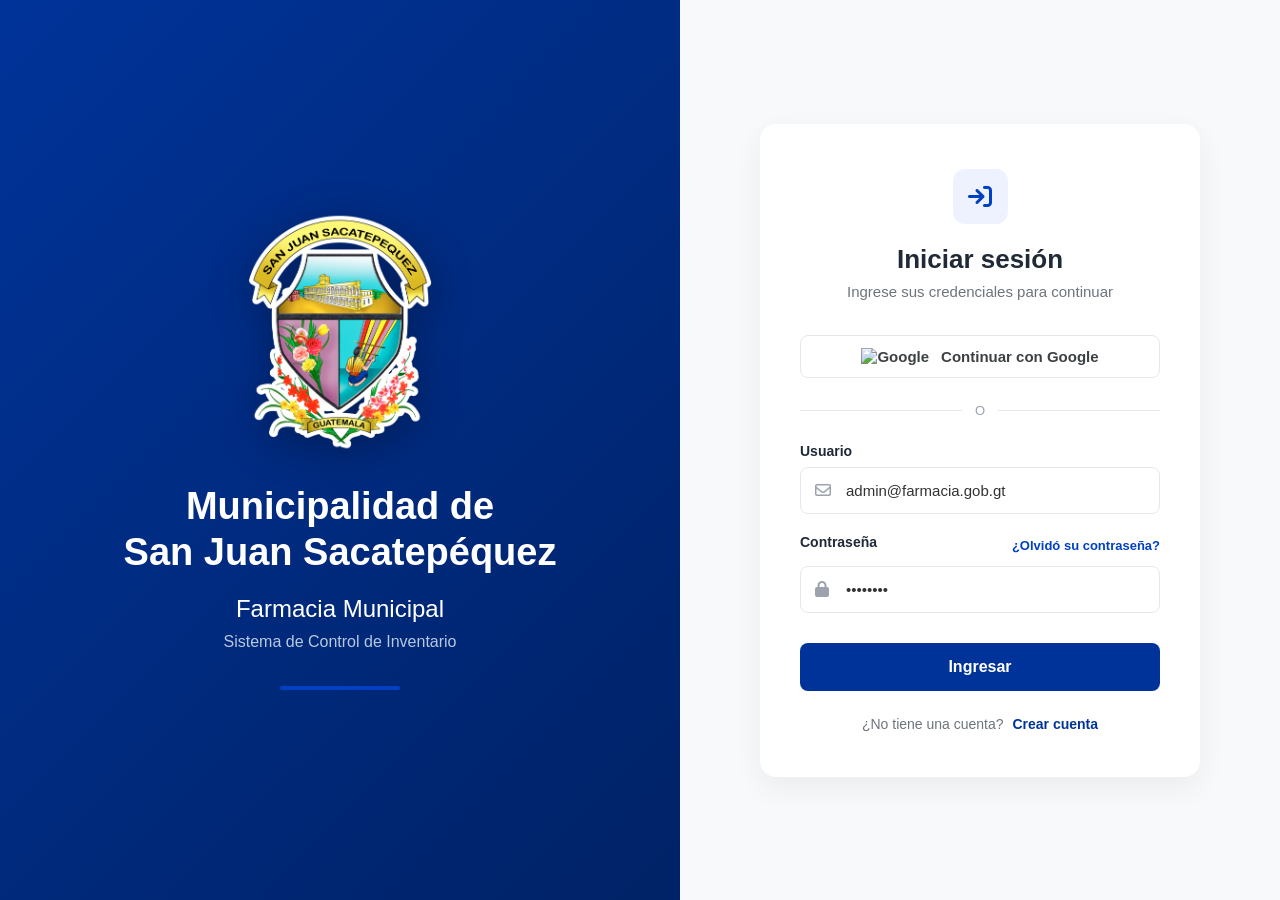
==== login.html @ 2c3dd9f7 "Prototipo navegable - Farmacia Municipal" ====
<!DOCTYPE html>
<html lang="es">
<head>
    <meta charset="UTF-8">
    <meta name="viewport" content="width=device-width, initial-scale=1.0">
    <title>Iniciar Sesión - Farmacia Municipal</title>
    <link rel="stylesheet" href="css/styles.css">
    <link rel="stylesheet" href="https://cdnjs.cloudflare.com/ajax/libs/font-awesome/6.4.0/css/all.min.css">
</head>
<body class="login-body">

    <!-- Lado Izquierdo (Azul) -->
    <div class="login-left">
        <img src="img/escudo.png" alt="Escudo Municipal">
        <h1>Municipalidad de<br>San Juan Sacatepéquez</h1>
        <h2>Farmacia Municipal</h2>
        <p>Sistema de Control de Inventario</p>
    </div>

    <!-- Lado Derecho (Formulario) -->
    <div class="login-right">
        <div class="login-card">
            
            <div style="text-align: center; margin-bottom: 20px;">
                <div style="display: inline-flex; align-items: center; justify-content: center; width: 55px; height: 55px; background: #eef2ff; border-radius: 12px;">
                    <i class="fa-solid fa-arrow-right-to-bracket" style="font-size: 24px; color: var(--accent-blue);"></i>
                </div>
            </div>
            
            <h2>Iniciar sesión</h2>
            <p>Ingrese sus credenciales para continuar</p>

            <button type="button" class="btn-google" onclick="irAlDashboard()">
                <img src="https://img.icons8.com/color/18/000000/google-logo.png" alt="Google"> Continuar con Google
            </button>
            
            <div class="divider">O</div>

            <form id="loginForm">
                <div class="form-group">
                    <label>Usuario</label>
                    <div class="input-with-icon">
                        <i class="fa-regular fa-envelope"></i>
                        <input type="email" id="email" placeholder="admin@farmacia.gob.gt" value="admin@farmacia.gob.gt">
                    </div>
                </div>
                
                <div class="form-group">
                    <div class="label-row">
                        <label>Contraseña</label>
                        <a href="#">¿Olvidó su contraseña?</a>
                    </div>
                    <div class="input-with-icon">
                        <i class="fa-solid fa-lock"></i>
                        <input type="password" id="password" placeholder="admin123" value="admin123">
                    </div>
                </div>
                
                <button type="submit" class="btn-primary">Ingresar</button>
            </form>

            <div class="create-account">
                ¿No tiene una cuenta? <a href="registro.html">Crear cuenta</a>
            </div>

        </div>
    </div>

    <script>
        document.getElementById('loginForm').addEventListener('submit', (e) => {
            e.preventDefault();
            irAlDashboard();
        });
        function irAlDashboard() {
            localStorage.setItem('usuarioLogueado', 'emily.lopez@miumg.edu.gt');
            window.location.href = 'dashboard.html';
        }
    </script>
</body>
</html>
---- css/styles.css ----
/* =========================================
   FUENTES Y VARIABLES GLOBALES
   ========================================= */
@import url('https://fonts.googleapis.com/css2?family=Segoe+UI:wght@400;600;700&display=swap');

:root {
    --primary-blue: #003399;
    --primary-blue-dark: #002266;
    --accent-blue: #0040C2;
    --accent-blue-light: #173E82;
    --success: #1C8F4A;
    --error: #DC2626;
    --warning: #F59E0B;
    
    --sidebar-bg: #002266;
    --sidebar-fg: #D6E0F0;
    --sidebar-border: #1F4B99;
    
    --bg-color: #f8f9fa;
    --text-color: #333333;
    --text-light: #6c757d;
    --white: #ffffff;
    --border-color: #e5e7eb;
}

* { 
    margin: 0; 
    padding: 0; 
    box-sizing: border-box; 
    font-family: 'Segoe UI', -apple-system, BlinkMacSystemFont, Roboto, Helvetica, Arial, sans-serif; 
}

body { 
    background-color: var(--bg-color); 
    color: var(--text-color); 
}

/* =========================================
   ESTILOS DEL LOGIN
   ========================================= */
.login-body { display: flex; height: 100vh; overflow: hidden; }

.login-left {
    flex: 1;
    display: flex;
    flex-direction: column;
    justify-content: center;
    align-items: center;
    color: white;
    text-align: center;
    padding: 40px;
    background: linear-gradient(135deg, #003399 0%, #002266 100%);
}

.login-left img { width: 220px; height: auto; max-width: 80%; margin-bottom: 30px; filter: drop-shadow(0 8px 20px rgba(0,0,0,0.3)); object-fit: contain; }
.login-left h1 { font-size: 38px; font-weight: 700; margin-bottom: 20px; line-height: 1.2; }
.login-left h2 { font-size: 24px; font-weight: 400; margin-bottom: 10px; color: #ffffff; }
.login-left p { font-size: 16px; color: #B8C8E0; margin-bottom: 35px; }

.login-left::after {
    content: "";
    width: 120px;
    height: 4px;
    background-color: #0040C2;
    border-radius: 2px;
}

.login-right { flex: 1; display: flex; justify-content: center; align-items: center; background-color: #f8f9fa; }

.login-card {
    background: var(--white);
    padding: 45px 40px;
    border-radius: 16px;
    width: 100%;
    max-width: 440px;
    box-shadow: 0 10px 30px rgba(0,0,0,0.06);
}

.login-card h2 { text-align: center; color: #1f2937; margin-bottom: 8px; font-size: 26px; font-weight: 700; }
.login-card p { text-align: center; color: var(--text-light); font-size: 15px; margin-bottom: 35px; }

.btn-google {
    width: 100%; padding: 12px; background: white; color: #3c4043; 
    border: 1px solid var(--border-color); border-radius: 8px; font-size: 15px; 
    font-weight: 600; cursor: pointer; display: flex; justify-content: center;
    align-items: center; gap: 12px; margin-bottom: 25px; transition: background 0.2s;
}
.btn-google:hover { background: #f8f9fa; }

.divider { text-align: center; margin-bottom: 25px; color: #9ca3af; font-size: 13px; position: relative; }
.divider::before, .divider::after { content: ""; position: absolute; top: 50%; width: 45%; height: 1px; background: var(--border-color); }
.divider::before { left: 0; }
.divider::after { right: 0; }

.form-group { margin-bottom: 20px; }
.form-group label { display: block; margin-bottom: 8px; font-size: 14px; color: #1f2937; font-weight: 600; }

.input-with-icon { position: relative; display: flex; align-items: center; }
.input-with-icon i { position: absolute; left: 15px; color: #9ca3af; font-size: 16px; }

.form-group input {
    width: 100%; padding: 14px 15px 14px 45px; border: 1px solid var(--border-color); 
    border-radius: 8px; outline: none; font-size: 15px; color: #333; 
    background-color: #ffffff; transition: all 0.2s;
}

.form-group input:focus { border-color: var(--accent-blue); box-shadow: 0 0 0 3px rgba(0, 64, 194, 0.15); }

.label-row { display: flex; justify-content: space-between; align-items: center; margin-bottom: 8px; }
.label-row a { font-size: 13px; color: var(--accent-blue); text-decoration: none; font-weight: 600; }
.label-row a:hover { text-decoration: underline; }

.btn-primary {
    width: 100%; padding: 15px; background: var(--primary-blue); color: white;
    border: none; border-radius: 8px; font-size: 16px; font-weight: 700; 
    cursor: pointer; transition: background 0.3s; margin-top: 10px;
}
.btn-primary:hover { background: var(--primary-blue-dark); }

.create-account { text-align: center; margin-top: 25px; font-size: 14px; color: #6c757d; }
.create-account a { color: var(--primary-blue); font-weight: 700; text-decoration: none; margin-left: 5px; transition: color 0.2s; }
.create-account a:hover { color: var(--accent-blue); text-decoration: underline; }

/* =========================================
   ESTILOS DEL DASHBOARD
   ========================================= */
.app-container { 
    display: flex; 
    height: 100vh; 
    background-color: #f8f9fa;
    overflow: hidden;
}

/* --- BARRA LATERAL (SIDEBAR) --- */
.sidebar { 
    width: 260px; 
    background-color: var(--sidebar-bg);
    color: white; 
    display: flex; 
    flex-direction: column; 
    flex-shrink: 0;
}

.sidebar-header { 
    padding: 20px; 
    display: flex; 
    align-items: center; 
    gap: 15px; 
    background-color: var(--sidebar-bg);
    border-bottom: 1px solid var(--sidebar-border);
    min-height: 75px;
}

.sidebar-header img { 
    width: 45px; 
    height: 45px;
    object-fit: contain;
    flex-shrink: 0;
}

.sidebar-header h3 { 
    font-size: 14px; 
    font-weight: 700; 
    margin-bottom: 2px;
    line-height: 1.2;
    color: #ffffff;
    white-space: nowrap;
}

.sidebar-header p { 
    font-size: 11px; 
    color: var(--sidebar-fg); 
    line-height: 1.2;
    white-space: nowrap;
}

.menu { 
    flex-grow: 1; 
    padding: 15px 12px; 
    display: flex; 
    flex-direction: column; 
    gap: 4px; 
    overflow-y: auto;
    background-color: var(--sidebar-bg);
}

.menu-item {
    color: var(--sidebar-fg); 
    text-decoration: none; 
    padding: 12px 15px; 
    border-radius: 8px;
    display: flex; 
    align-items: center; 
    gap: 15px; 
    font-size: 14px; 
    font-weight: 500; 
    transition: all 0.2s;
}

/* Íconos FontAwesome (gruesos y sólidos) */
.menu-item i { 
    width: 20px; 
    text-align: center; 
    font-size: 16px; 
    color: var(--sidebar-fg); 
}

.menu-item:hover { 
    background-color: var(--accent-blue-light); 
    color: white; 
}
.menu-item:hover i { color: white; }

.menu-item.active { 
    background-color: var(--accent-blue); 
    color: white; 
    font-weight: 600; 
}
.menu-item.active i { color: white; }

.user-section { 
    padding: 20px 15px; 
    background-color: var(--sidebar-bg);
    border-top: 1px solid var(--sidebar-border); 
}

.user-info { display: flex; align-items: center; gap: 12px; margin-bottom: 15px; }

.avatar { 
    background: var(--accent-blue); 
    width: 40px; 
    height: 40px; 
    border-radius: 50%; 
    display: flex; 
    align-items: center; 
    justify-content: center; 
    font-weight: bold; 
    font-size: 16px;
    flex-shrink: 0;
    color: #ffffff;
}

.user-name { font-weight: 700; font-size: 13px; margin-bottom: 2px; color: #ffffff; }
.user-email { color: var(--sidebar-fg); font-size: 11px; }

.logout-btn { 
    color: var(--sidebar-fg); 
    text-decoration: none; 
    display: flex; 
    align-items: center; 
    gap: 10px; 
    font-size: 13px; 
    font-weight: 500;
    transition: color 0.2s;
}
.logout-btn:hover { color: white; }

/* --- CONTENIDO PRINCIPAL --- */
.main-content { 
    flex-grow: 1; 
    padding: 30px 40px; 
    overflow-y: auto; 
    background-color: #f8f9fa;
}

header h1 { font-size: 26px; color: var(--primary-blue); margin-bottom: 5px; font-weight: 700; }
.subtitle { color: #6c757d; font-size: 14px; margin-bottom: 25px; }

/* --- TÍTULO DEL DASHBOARD EN NEGRO --- */
.page-header-dashboard h1 {
    color: #000000 !important;
    font-size: 28px;
    font-weight: 700;
    margin-bottom: 5px;
}

/* --- TARJETAS DE RESUMEN --- */
.cards-grid { display: grid; grid-template-columns: repeat(4, 1fr); gap: 20px; margin-bottom: 30px; }

.card {
    background: #ffffff;
    padding: 22px 20px;
    border-radius: 12px;
    box-shadow: 0 2px 10px rgba(0,0,0,0.03);
    display: flex;
    justify-content: space-between;
    align-items: center;
}

.card-info p { font-size: 13px; color: #6c757d; margin-bottom: 8px; font-weight: 500; }

/* Números de las tarjetas en NEGRO */
.card-info h2 { font-size: 32px; color: #000000; font-weight: 700; }

.card-icon {
    width: 48px;
    height: 48px;
    border-radius: 12px;
    display: flex;
    align-items: center;
    justify-content: center;
    color: white;
    flex-shrink: 0;
}

/* Tamaño de los SVG dentro del ícono de las tarjetas */
.card-icon svg {
    width: 24px;
    height: 24px;
}

/* Colores de los íconos de las tarjetas */
.card-icon.blue   { background: #0ea5e9; }
.card-icon.green  { background: #10b981; }
.card-icon.orange { background: #f59e0b; }
.card-icon.red    { background: #ef4444; }

/* --- TABLA --- */
.table-container {
    background: #ffffff;
    padding: 25px;
    border-radius: 12px;
    box-shadow: 0 2px 10px rgba(0,0,0,0.03);
}

.table-header { display: flex; justify-content: space-between; align-items: center; margin-bottom: 20px; }

.table-header h3 { 
    font-size: 18px; 
    color: #000000; 
    display: flex; 
    align-items: center; 
    gap: 10px; 
    font-weight: 700; 
}

.table-header h3 i { color: var(--warning); font-size: 20px; }
.table-header a { color: var(--accent-blue); text-decoration: none; font-size: 14px; font-weight: 600; }

table { width: 100%; border-collapse: collapse; }
th { text-align: left; padding: 15px 10px; color: #6c757d; font-size: 13px; border-bottom: 1px solid #eaeaea; font-weight: 600; }
td { padding: 18px 10px; font-size: 14px; border-bottom: 1px solid #f5f5f5; color: #333; font-weight: 500; }
td:first-child { font-weight: 700; color: #000000; }

.badge { padding: 6px 12px; border-radius: 20px; font-size: 12px; font-weight: 700; display: inline-block; }
.badge.red { background: #fadbd8; color: #c0392b; }
.badge.yellow { background: #fdebd0; color: #b9770e; }

/* =========================================
   ESTILOS DE REGISTRO Y VERIFICACIÓN
   ========================================= */
.code-inputs { display: flex; gap: 10px; justify-content: center; margin: 25px 0; }
.code-inputs input {
    width: 50px; height: 55px; text-align: center; font-size: 22px; font-weight: 700;
    border: 2px solid var(--border-color); border-radius: 8px; outline: none;
    color: var(--primary-blue); transition: all 0.2s;
}
.code-inputs input:focus { border-color: var(--accent-blue); box-shadow: 0 0 0 3px rgba(0, 64, 194, 0.15); }

.btn-verify {
    width: 100%; padding: 15px; background: #7f9ed1; color: white;
    border: none; border-radius: 8px; font-size: 16px; font-weight: 700; 
    cursor: pointer; transition: background 0.3s; margin-top: 5px;
}
.btn-verify:hover { background: var(--primary-blue); }
.btn-verify:disabled { background: #cbd5e1; cursor: not-allowed; }

.resend-text { text-align: center; margin-top: 20px; font-size: 14px; color: var(--text-light); }
.resend-text a { color: var(--accent-blue); font-weight: 700; text-decoration: none; }
.resend-text a:hover { text-decoration: underline; }

.verify-subtitle { text-align: center; font-size: 14px; color: #6c757d; margin-bottom: 20px; }
.verify-subtitle strong { color: #333; }

/* =========================================
   ESTILOS DE LA PANTALLA DE REPORTES
   ========================================= */
.report-card {
    background: var(--white);
    padding: 30px;
    border-radius: 12px;
    box-shadow: 0 2px 15px rgba(0,0,0,0.03);
    max-width: 900px;
}

.report-row { display: flex; gap: 20px; margin-bottom: 25px; }
.form-control-full { width: 100%; }
.form-control-half { width: 50%; }

.report-card label { display: block; font-size: 14px; font-weight: 600; color: #1f2937; margin-bottom: 8px; }
.required::after { content: " *"; color: var(--error); }

.report-card select,
.report-card input[type="date"] {
    width: 100%; padding: 12px 15px; border: 1px solid var(--border-color);
    border-radius: 8px; font-size: 14px; background-color: #ffffff;
    color: #333; outline: none; font-family: inherit; transition: border 0.2s;
}

.report-card select:focus,
.report-card input[type="date"]:focus {
    border-color: var(--accent-blue); box-shadow: 0 0 0 3px rgba(0, 64, 194, 0.1);
}

.format-options { display: grid; grid-template-columns: repeat(3, 1fr); gap: 15px; margin-top: 5px; }
.format-option { position: relative; cursor: pointer; }
.format-option input[type="radio"] { position: absolute; opacity: 0; cursor: pointer; }

.format-option-content {
    display: flex; align-items: center; gap: 15px; padding: 18px 20px;
    border: 2px solid var(--border-color); border-radius: 10px;
    transition: all 0.2s; background-color: #ffffff;
}

.format-radio-circle {
    width: 20px; height: 20px; border: 2px solid #9ca3af; border-radius: 50%;
    display: flex; align-items: center; justify-content: center; 
    flex-shrink: 0; transition: all 0.2s;
}

.format-radio-circle::after {
    content: ""; width: 10px; height: 10px; background: var(--accent-blue);
    border-radius: 50%; opacity: 0; transition: opacity 0.2s;
}

.format-option-content i { font-size: 20px; color: #6c757d; }
.format-option-content span { font-size: 13px; font-weight: 600; color: #374151; line-height: 1.3; }

.format-option:hover .format-option-content { border-color: #85a8e0; background-color: #eef3fb; }
.format-option input[type="radio"]:checked + .format-option-content { border-color: var(--accent-blue); background-color: #eef3fb; }
.format-option input[type="radio"]:checked + .format-option-content .format-radio-circle { border-color: var(--accent-blue); }
.format-option input[type="radio"]:checked + .format-option-content .format-radio-circle::after { opacity: 1; }
.format-option input[type="radio"]:checked + .format-option-content i { color: var(--accent-blue); }

.btn-generate {
    width: 100%; padding: 16px;
    background: linear-gradient(135deg, #003399 0%, #0040C2 100%);
    color: white; border: none; border-radius: 8px; font-size: 16px; 
    font-weight: 700; cursor: pointer; display: flex; align-items: center; 
    justify-content: center; gap: 10px; transition: transform 0.2s, box-shadow 0.2s;
    margin-top: 10px;
}
.btn-generate:hover { transform: translateY(-2px); box-shadow: 0 8px 20px rgba(0, 64, 194, 0.3); }
.btn-generate:active { transform: translateY(0); }

/* =========================================
   ESTILOS DE LA PANTALLA MEDICAMENTOS
   ========================================= */
.page-header { display: flex; justify-content: space-between; align-items: flex-start; margin-bottom: 25px; }
.page-header h1 { color: #000000; }

.btn-new {
    background: var(--accent-blue);
    color: white;
    border: none;
    padding: 12px 20px;
    border-radius: 8px;
    font-size: 14px;
    font-weight: 600;
    cursor: pointer;
    display: flex;
    align-items: center;
    gap: 8px;
    transition: background 0.3s;
}
.btn-new:hover { background: var(--primary-blue); }

.search-bar { position: relative; margin-bottom: 20px; max-width: 500px; }
.search-bar i { position: absolute; left: 15px; top: 50%; transform: translateY(-50%); color: #9ca3af; font-size: 15px; }
.search-bar input {
    width: 100%; padding: 12px 15px 12px 42px; border: 1px solid var(--border-color);
    border-radius: 8px; font-size: 14px; outline: none; background: #ffffff; transition: all 0.2s;
}
.search-bar input:focus { border-color: var(--accent-blue); box-shadow: 0 0 0 3px rgba(0, 64, 194, 0.1); }

.medicamentos-table { width: 100%; border-collapse: collapse; }
.medicamentos-table th {
    text-align: left; padding: 15px 10px; color: #6c757d; font-size: 13px;
    font-weight: 600; border-bottom: 1px solid #eaeaea; white-space: nowrap;
}
.medicamentos-table td {
    padding: 15px 10px; font-size: 13px; border-bottom: 1px solid #f5f5f5;
    color: #333; vertical-align: middle;
}
.medicamentos-table tbody tr:hover { background-color: #f8faff; }
.medicamentos-table .id-cell { color: #9ca3af; font-size: 12px; }
.medicamentos-table .name-cell { display: flex; align-items: center; gap: 12px; font-weight: 600; color: #000; }
.medicamentos-table .name-cell img {
    width: 32px; height: 32px; border-radius: 6px; object-fit: cover;
    background: #f0f0f0; flex-shrink: 0;
}

.precios-cell { font-size: 12px; color: #6c757d; line-height: 1.5; }
.precios-cell strong { color: #1f2937; font-weight: 700; }

.badge-status { padding: 5px 12px; border-radius: 20px; font-size: 11px; font-weight: 700; display: inline-block; white-space: nowrap; }
.badge-status.disponible { background: #d1f2e0; color: #1C8F4A; }
.badge-status.stock-bajo { background: #fdebd0; color: #b9770e; }
.badge-status.agotado   { background: #fadbd8; color: #c0392b; }
.badge-status.vigente { background: #d1f2e0; color: #1C8F4A; }
.badge-status.por-vencer { background: #fdebd0; color: #b9770e; }
.badge-status.vencido { background: #fadbd8; color: #c0392b; }

.action-buttons { display: flex; gap: 12px; justify-content: center; }
.action-buttons button { background: none; border: none; cursor: pointer; font-size: 15px; transition: transform 0.2s; }
.action-buttons .btn-edit { color: #003399; }
.action-buttons .btn-delete { color: #e74c3c; }
.action-buttons button:hover { transform: scale(1.2); }

/* =========================================
   MODAL
   ========================================= */
.modal-overlay {
    display: none; position: fixed; top: 0; left: 0; width: 100%; height: 100%;
    background: rgba(0, 0, 0, 0.5); z-index: 1000; justify-content: center;
    align-items: center; padding: 20px; overflow-y: auto;
}
.modal-overlay.active { display: flex; }
.modal {
    background: #ffffff; border-radius: 12px; width: 100%; max-width: 550px;
    max-height: 90vh; overflow-y: auto; box-shadow: 0 20px 60px rgba(0,0,0,0.3);
    animation: modalFadeIn 0.2s ease-out;
}
@keyframes modalFadeIn {
    from { opacity: 0; transform: translateY(-20px); }
    to { opacity: 1; transform: translateY(0); }
}
.modal-header {
    display: flex; justify-content: space-between; align-items: center;
    padding: 20px 25px; border-bottom: 1px solid #eaeaea;
}
.modal-header h2 { font-size: 20px; color: #1f2937; font-weight: 700; }
.modal-close { background: none; border: none; font-size: 20px; color: #9ca3af; cursor: pointer; transition: color 0.2s; }
.modal-close:hover { color: #333; }
.modal-body { padding: 25px; }
.modal-body .form-group { margin-bottom: 18px; }
.modal-body label { display: block; font-size: 13px; font-weight: 600; color: #374151; margin-bottom: 6px; }
.modal-body .required::after { content: " *"; color: #e74c3c; }
.modal-body input, .modal-body select {
    width: 100%; padding: 10px 14px; border: 1px solid #e5e7eb; border-radius: 8px;
    font-size: 14px; outline: none; transition: all 0.2s; font-family: inherit;
    background: #ffffff; color: #333;
}
.modal-body input:focus, .modal-body select:focus {
    border-color: var(--accent-blue); box-shadow: 0 0 0 3px rgba(0, 64, 194, 0.1);
}
.modal-body .form-row { display: grid; grid-template-columns: 1fr 1fr; gap: 15px; }
.modal-footer {
    display: flex; justify-content: flex-end; gap: 12px;
    margin-top: 25px; padding-top: 20px; border-top: 1px solid #eaeaea;
}
.btn-cancel {
    padding: 10px 22px; background: #ffffff; color: #6c757d; border: 1px solid #d1d5db;
    border-radius: 8px; font-size: 14px; font-weight: 600; cursor: pointer; transition: all 0.2s;
}
.btn-cancel:hover { background: #f8f9fa; }
.btn-submit {
    padding: 10px 22px; background: var(--accent-blue); color: white; border: none;
    border-radius: 8px; font-size: 14px; font-weight: 600; cursor: pointer; transition: background 0.2s;
}
.btn-submit:hover { background: var(--primary-blue); }

/* =========================================
   ESTILOS DE ENTRADAS
   ========================================= */
.page-header-simple { margin-bottom: 25px; }
.header-with-icon { display: flex; align-items: center; gap: 10px; }
.icon-header { flex-shrink: 0; width: 28px; height: 28px; }
.page-header-simple h1 { font-size: 26px; color: #000000; margin-bottom: 5px; font-weight: 700; }

.form-card {
    background: #ffffff; padding: 30px; border-radius: 12px;
    box-shadow: 0 2px 15px rgba(0,0,0,0.03); max-width: 900px;
}
.form-card .form-group { margin-bottom: 20px; }
.form-card label { display: block; font-size: 13px; font-weight: 600; color: #374151; margin-bottom: 8px; }
.form-card .required::after { content: " *"; color: #e74c3c; }
.form-card input, .form-card select, .form-card textarea {
    width: 100%; padding: 12px 15px; border: 1px solid #e5e7eb; border-radius: 8px;
    font-size: 14px; outline: none; transition: all 0.2s; font-family: inherit;
    background: #ffffff; color: #333;
}
.form-card input:focus, .form-card select:focus, .form-card textarea:focus {
    border-color: var(--accent-blue); box-shadow: 0 0 0 3px rgba(0, 64, 194, 0.1);
}
.form-card textarea { resize: vertical; min-height: 90px; }
.form-card .form-row { display: grid; grid-template-columns: 1fr 1fr; gap: 20px; }

.btn-success {
    width: 100%; padding: 15px; background: #1C8F4A; color: white; border: none;
    border-radius: 8px; font-size: 15px; font-weight: 700; cursor: pointer;
    display: flex; align-items: center; justify-content: center; gap: 10px;
    transition: background 0.3s, transform 0.2s; margin-top: 10px;
}
.btn-success:hover { background: #157A3E; transform: translateY(-1px); }
.btn-success:active { transform: translateY(0); }

/* TOAST */
.toast {
    position: fixed; top: 30px; right: 30px; background: #ffffff; border-radius: 10px;
    padding: 18px 25px; box-shadow: 0 10px 40px rgba(0,0,0,0.15);
    border-left: 4px solid #1C8F4A; min-width: 300px;
    transform: translateX(500px); opacity: 0;
    transition: all 0.4s cubic-bezier(0.68, -0.55, 0.265, 1.55); z-index: 2000;
}
.toast.show { transform: translateX(0); opacity: 1; }
.toast-title { font-size: 15px; font-weight: 700; color: #1f2937; margin-bottom: 5px; }
.toast-message { font-size: 13px; color: #6c757d; }

/* =========================================
   ESTILOS DE SALIDAS / VENTA
   ========================================= */
.med-info-box {
    display: flex; align-items: center; gap: 15px; padding: 12px 18px;
    background: #eaf4fb; border-radius: 10px; margin-bottom: 20px;
    border-left: 4px solid #2e86c1;
}
.med-info-box img { width: 40px; height: 40px; border-radius: 8px; object-fit: cover; background: #ffffff; flex-shrink: 0; }
.med-info-name { font-size: 15px; font-weight: 700; color: #1f2937; margin-bottom: 5px; }
.med-info-line { font-size: 12px; color: #6c757d; }
.med-info-line strong { color: #1f2937; }

.stock-banner {
    padding: 12px 18px; background: #fff3cd; color: #856404;
    border-radius: 8px; font-size: 14px; margin-bottom: 20px;
    border-left: 4px solid #f39c12;
}

.sell-by-toggle { display: grid; grid-template-columns: 1fr 1fr; gap: 12px; }
.sell-option {
    padding: 14px 20px; background: #ffffff; color: #6c757d;
    border: 2px solid #e5e7eb; border-radius: 8px; font-size: 14px;
    font-weight: 600; cursor: pointer; display: flex; align-items: center;
    justify-content: center; gap: 8px; transition: all 0.2s; font-family: inherit;
}
.sell-option:hover { border-color: #85a8e0; }
.sell-option.active { background: #2e86c1; color: white; border-color: #2e86c1; }

.total-banner {
    display: flex; justify-content: space-between; align-items: center;
    padding: 22px 25px; background: #2e86c1; color: white;
    border-radius: 10px; margin: 25px 0;
}
.total-label { font-size: 15px; font-weight: 700; margin-bottom: 4px; }
.total-detail { font-size: 12px; opacity: 0.9; }
.total-amount { font-size: 30px; font-weight: 800; }

.payment-method {
    display: flex; align-items: center; justify-content: center; gap: 10px;
    padding: 14px; background: #f0f8f4; color: #1C8F4A;
    border: 2px solid #d1f2e0; border-radius: 8px; font-size: 14px; font-weight: 600;
}

.input-hint { display: block; margin-top: 5px; font-size: 11px; color: #9ca3af; }

.btn-orange {
    width: 100%; padding: 15px; background: #e67e22; color: white;
    border: none; border-radius: 8px; font-size: 15px; font-weight: 700;
    cursor: pointer; display: flex; align-items: center; justify-content: center;
    gap: 10px; transition: background 0.3s, transform 0.2s; margin-top: 10px;
}
.btn-orange:hover { background: #d35400; transform: translateY(-1px); }
.btn-orange:active { transform: translateY(0); }

/* FACTURA */
.factura-print { display: none; padding: 30px; font-family: 'Segoe UI', sans-serif; color: #000; background: #fff; }
.factura-top-row { display: flex; justify-content: space-between; font-size: 12px; margin-bottom: 20px; color: #333; }
.factura-title-block { display: flex; align-items: center; justify-content: center; gap: 15px; margin-bottom: 25px; padding-bottom: 20px; border-bottom: 1px solid #ddd; }
.factura-logo { width: 70px; height: 70px; object-fit: contain; flex-shrink: 0; }
.factura-title-text { text-align: center; }
.factura-title-text h1 { font-size: 20px; color: #003399; font-weight: 700; margin-bottom: 3px; }
.factura-title-text h2 { font-size: 12px; color: #003399; font-weight: 600; margin-bottom: 3px; }
.factura-title-text p { font-size: 11px; color: #666; }
.factura-info { display: grid; grid-template-columns: 1fr 1fr; gap: 8px 30px; margin-bottom: 20px; font-size: 12px; }
.factura-tabla { width: 100%; border-collapse: collapse; margin-bottom: 15px; font-size: 12px; }
.factura-tabla th { text-align: right; padding: 8px 5px; border-bottom: 1px solid #000; font-weight: 700; color: #000; }
.factura-tabla th:first-child { text-align: left; }
.factura-tabla td { text-align: right; padding: 10px 5px; border-bottom: 1px solid #eee; color: #000; }
.factura-tabla td:first-child { text-align: left; }
.factura-total-row { display: flex; justify-content: space-between; padding: 12px 5px; border-top: 2px solid #000; border-bottom: 2px solid #000; font-size: 14px; margin-bottom: 20px; }
.factura-pago { display: flex; justify-content: space-between; padding: 4px 5px; font-size: 12px; }
.factura-pago div:last-child { font-weight: 700; }
.factura-footer { text-align: center; margin-top: 30px; padding-top: 15px; border-top: 1px dashed #999; font-size: 11px; color: #666; }

@media print {
    .sidebar, .main-content, .toast { display: none !important; }
    .factura-print { display: block !important; position: absolute; top: 0; left: 0; width: 100%; padding: 20px; }
    @page { margin: 15mm; size: A4; }
}

/* =========================================
   ESTILOS DE EXISTENCIAS
   ========================================= */
.existencias-layout { display: grid; grid-template-columns: 380px 1fr; gap: 20px; align-items: start; }
.panel-lista {
    background: #ffffff; border-radius: 12px; box-shadow: 0 2px 15px rgba(0,0,0,0.03);
    padding: 20px; max-height: calc(100vh - 180px); display: flex; flex-direction: column;
}
.search-bar-panel { position: relative; margin-bottom: 15px; }
.search-bar-panel i { position: absolute; left: 15px; top: 50%; transform: translateY(-50%); color: #9ca3af; font-size: 14px; }
.search-bar-panel input {
    width: 100%; padding: 11px 15px 11px 40px; border: 1px solid #e5e7eb;
    border-radius: 8px; font-size: 13px; outline: none; transition: all 0.2s; font-family: inherit;
}
.search-bar-panel input:focus { border-color: var(--accent-blue); box-shadow: 0 0 0 3px rgba(0, 64, 194, 0.1); }
.lista-medicamentos { overflow-y: auto; flex-grow: 1; margin-right: -8px; padding-right: 8px; }
.item-medicamento {
    display: flex; gap: 12px; padding: 12px; border-radius: 8px;
    cursor: pointer; transition: all 0.2s; border: 2px solid transparent; margin-bottom: 6px;
}
.item-medicamento:hover { background: #f8faff; }
.item-medicamento.active { background: #eaf4fb; border-color: #2e86c1; }
.item-medicamento img { width: 40px; height: 40px; border-radius: 6px; object-fit: cover; flex-shrink: 0; background: #f5f5f5; }
.item-info { flex-grow: 1; min-width: 0; }
.item-nombre { font-size: 14px; font-weight: 700; color: #1f2937; margin-bottom: 2px; }
.item-presentacion { font-size: 11.5px; color: #6c757d; margin-bottom: 6px; }
.item-estado-row { display: flex; align-items: center; gap: 8px; flex-wrap: wrap; }
.item-stock { font-size: 11.5px; color: #6c757d; font-weight: 500; }
.panel-detalle {
    background: #ffffff; border-radius: 12px; box-shadow: 0 2px 15px rgba(0,0,0,0.03);
    padding: 30px; min-height: calc(100vh - 180px);
}
.empty-state { display: flex; flex-direction: column; align-items: center; justify-content: center; height: 100%; min-height: 400px; color: #9ca3af; text-align: center; }
.empty-state i { font-size: 48px; margin-bottom: 15px; opacity: 0.4; }
.empty-state p { font-size: 14px; }
.detalle-header { display: flex; align-items: center; gap: 20px; padding-bottom: 20px; border-bottom: 1px solid #eaeaea; margin-bottom: 20px; }
.detalle-header img { width: 80px; height: 80px; border-radius: 10px; object-fit: cover; background: #f5f5f5; flex-shrink: 0; }
.detalle-header h2 { font-size: 24px; color: #000; margin-bottom: 5px; font-weight: 700; }
.detalle-categoria { font-size: 14px; color: #6c757d; }
.detalle-info-row { display: flex; flex-wrap: wrap; gap: 25px; padding: 15px 0; margin-bottom: 20px; font-size: 13px; color: #6c757d; border-bottom: 1px solid #eaeaea; }
.detalle-info-row strong { color: #1f2937; font-weight: 600; }
.detalle-info-row span span { color: #1f2937; font-weight: 700; }
.lotes-section h3 { font-size: 15px; color: #000; font-weight: 700; margin-bottom: 15px; }
.lotes-table { width: 100%; border-collapse: collapse; }
.lotes-table th { text-align: left; padding: 12px 10px; color: #6c757d; font-size: 13px; font-weight: 600; border-bottom: 1px solid #eaeaea; }
.lotes-table td { padding: 15px 10px; font-size: 14px; color: #333; font-weight: 500; border-bottom: 1px solid #f5f5f5; }

/* =========================================
   ESTILOS DE ALERTAS
   ========================================= */
.page-header-alertas { display: flex; justify-content: space-between; align-items: flex-start; margin-bottom: 25px; gap: 20px; }
.header-alertas-title { font-size: 26px; color: #000; margin-bottom: 5px; font-weight: 700; display: flex; align-items: center; gap: 12px; }
.header-alertas-title i { font-size: 24px; }
.btn-export {
    background: #ffffff; color: #1f2937; border: 1px solid #d1d5db;
    padding: 11px 20px; border-radius: 8px; font-size: 14px; font-weight: 600;
    cursor: pointer; display: flex; align-items: center; gap: 8px; transition: all 0.2s;
}
.btn-export:hover { background: #f8f9fa; border-color: #9ca3af; }
.alerta-seccion { background: #ffffff; border-radius: 12px; box-shadow: 0 2px 15px rgba(0,0,0,0.03); overflow: hidden; margin-bottom: 20px; }
.alerta-header { display: flex; justify-content: space-between; align-items: center; padding: 15px 25px; border-bottom: 1px solid rgba(0,0,0,0.05); }
.alerta-titulo { display: flex; align-items: center; gap: 12px; font-size: 15px; font-weight: 700; }
.alerta-titulo i { font-size: 18px; }
.alerta-contador { font-size: 14px; font-weight: 700; padding: 3px 10px; border-radius: 20px; background: rgba(255,255,255,0.6); min-width: 32px; text-align: center; }
.alerta-critico { border-left: 4px solid #e74c3c; }
.alerta-critico .alerta-header { background: #fadbd8; color: #c0392b; }
.alerta-critico .alerta-contador { color: #c0392b; }
.alerta-proximo { border-left: 4px solid #f39c12; }
.alerta-proximo .alerta-header { background: #fdebd0; color: #b9770e; }
.alerta-proximo .alerta-contador { color: #b9770e; }
.alerta-vigente { border-left: 4px solid #1C8F4A; }
.alerta-vigente .alerta-header { background: #d1f2e0; color: #1C8F4A; }
.alerta-vigente .alerta-contador { color: #1C8F4A; }
.alerta-tabla { width: 100%; border-collapse: collapse; }
.alerta-tabla th { text-align: left; padding: 14px 20px; color: #6c757d; font-size: 13px; font-weight: 600; border-bottom: 1px solid #eaeaea; white-space: nowrap; }
.alerta-tabla td { padding: 16px 20px; font-size: 13.5px; color: #333; font-weight: 500; border-bottom: 1px solid #f5f5f5; }
.alerta-tabla td:first-child { color: #000; font-weight: 600; }
.alerta-tabla td strong { font-weight: 700; }

/* =========================================
   ESTILOS DE MOVIMIENTOS
   ========================================= */
.filtros-card {
    background: #ffffff; padding: 20px 25px; border-radius: 12px;
    box-shadow: 0 2px 15px rgba(0,0,0,0.03); margin-bottom: 20px;
}
.filtros-grid { display: grid; grid-template-columns: 1fr 1fr 1fr 1fr; gap: 20px; }
.filtro-item label { display: block; font-size: 12px; font-weight: 600; color: #6c757d; margin-bottom: 6px; }
.filtro-item select, .filtro-item input {
    width: 100%; padding: 10px 14px; border: 1px solid #e5e7eb; border-radius: 8px;
    font-size: 13px; outline: none; transition: all 0.2s; font-family: inherit;
    background: #ffffff; color: #333;
}
.filtro-item select:focus, .filtro-item input:focus {
    border-color: var(--accent-blue); box-shadow: 0 0 0 3px rgba(0, 64, 194, 0.1);
}
.movimientos-table { width: 100%; border-collapse: collapse; }
.movimientos-table th {
    text-align: left; padding: 15px 20px; color: #6c757d; font-size: 13px;
    font-weight: 600; border-bottom: 1px solid #eaeaea; white-space: nowrap;
}
.movimientos-table td {
    padding: 16px 20px; font-size: 13.5px; color: #333;
    font-weight: 500; border-bottom: 1px solid #f5f5f5;
}
.movimientos-table tbody tr:hover { background: #f8faff; }
.movimientos-table td strong { color: #000; font-weight: 600; }
.badge-tipo { display: inline-flex; align-items: center; gap: 6px; padding: 5px 12px; border-radius: 20px; font-size: 11.5px; font-weight: 700; }
.badge-tipo.entrada { background: #d1f2e0; color: #1C8F4A; }
.badge-tipo.entrada i { font-size: 10px; }
.badge-tipo.salida { background: #fdebd0; color: #b9770e; }
.badge-tipo.salida i { font-size: 10px; }
.table-footer {
    display: flex; justify-content: space-between; align-items: center;
    padding: 18px 20px 5px; border-top: 1px solid #eaeaea; margin-top: 10px;
}
.pagination-info { font-size: 13px; color: #6c757d; }
.pagination-info strong { color: #1f2937; font-weight: 700; }
.pagination-controls { display: flex; align-items: center; gap: 12px; }
.btn-page {
    background: #ffffff; border: 1px solid #d1d5db; width: 36px; height: 36px;
    border-radius: 8px; cursor: pointer; color: #374151; font-size: 12px;
    display: flex; align-items: center; justify-content: center; transition: all 0.2s;
}
.btn-page:hover:not(:disabled) { background: #f0f4fa; border-color: var(--accent-blue); color: var(--accent-blue); }
.btn-page:disabled { opacity: 0.4; cursor: not-allowed; }
.page-indicator { font-size: 13px; color: #6c757d; min-width: 60px; text-align: center; }
.page-indicator strong { color: #1f2937; font-weight: 700; }

/* =========================================
   RESPONSIVE
   ========================================= */
@media (max-width: 992px) {
    .existencias-layout { grid-template-columns: 1fr; }
    .panel-lista { max-height: 400px; }
    .panel-detalle { min-height: auto; }
    .filtros-grid { grid-template-columns: 1fr 1fr; }
}

@media (max-width: 768px) {
    .form-card .form-row { grid-template-columns: 1fr; gap: 15px; }
    .toast { top: 20px; right: 20px; left: 20px; min-width: auto; }
    .report-row { flex-direction: column; gap: 15px; }
    .form-control-half { width: 100%; }
    .format-options { grid-template-columns: 1fr; }
    .page-header-alertas { flex-direction: column; align-items: stretch; }
    .alerta-tabla { font-size: 12px; }
    .alerta-tabla th, .alerta-tabla td { padding: 10px 12px; }
    .sell-by-toggle { grid-template-columns: 1fr; }
    .total-banner { flex-direction: column; gap: 10px; text-align: center; }
    .factura-info { grid-template-columns: 1fr; }
    .filtros-grid { grid-template-columns: 1fr; }
    .table-footer { flex-direction: column; gap: 15px; }
}

/* =========================================
   CREDENCIALES DE PRUEBA (LOGIN)
   ========================================= */
.demo-credentials {
    display: flex;
    align-items: flex-start;
    gap: 10px;
    background: #eef6ff;
    border: 1px solid #c9defa;
    border-radius: 8px;
    padding: 12px 15px;
    margin-top: 20px;
    font-size: 12px;
    color: #1e3a5f;
    line-height: 1.5;
}

.demo-credentials i {
    color: #2e86c1;
    font-size: 16px;
    margin-top: 1px;
    flex-shrink: 0;
}

.demo-credentials strong {
    display: block;
    font-size: 12.5px;
    color: #1e3a5f;
    margin-bottom: 4px;
    font-weight: 700;
}

.demo-credentials span {
    display: block;
    font-size: 11.5px;
    color: #4a6785;
}

.demo-credentials code {
    background: #ffffff;
    border: 1px solid #c9defa;
    border-radius: 4px;
    padding: 1px 6px;
    font-family: 'Consolas', 'Monaco', monospace;
    font-size: 11px;
    color: #003399;
    font-weight: 600;
}
/* =========================================
   TARJETAS DEL DASHBOARD INTERACTIVAS
   ========================================= */
.card-link {
    text-decoration: none !important;
    color: inherit !important;
    cursor: pointer;
    transition: all 0.25s ease;
}


.card-link *,
.card-link p,
.card-link h2,
.card-link div {
    text-decoration: none !important;
    color: inherit;
}

.card-link p {
    color: #6c757d !important;
}

.card-link h2 {
    color: #000000 !important;
}

.card-link:hover {
    transform: translateY(-3px);
    box-shadow: 0 8px 20px rgba(0, 64, 194, 0.15);
}

.card-icon {
    transition: transform 0.25s ease;
}

.card-link:hover .card-icon {
    transform: scale(1.08);
}
/* =========================================
   INPUT CON DROPDOWN (Buscador de medicamentos)
   ========================================= */
.input-dropdown {
    position: relative;
    width: 100%;
}

.input-dropdown input {
    width: 100%;
    padding: 12px 45px 12px 15px;
    border: 1px solid #e5e7eb;
    border-radius: 8px;
    font-size: 14px;
    outline: none;
    transition: all 0.2s;
    font-family: inherit;
    background: #ffffff;
    color: #333;
}

.input-dropdown input:focus {
    border-color: var(--accent-blue);
    box-shadow: 0 0 0 3px rgba(0, 64, 194, 0.1);
}

.dropdown-arrow {
    position: absolute;
    right: 0;
    top: 0;
    height: 100%;
    width: 42px;
    background: transparent;
    border: none;
    border-left: 1px solid #e5e7eb;
    cursor: pointer;
    color: #6c757d;
    font-size: 13px;
    display: flex;
    align-items: center;
    justify-content: center;
    transition: all 0.2s;
}

.dropdown-arrow:hover {
    background: #f8f9fa;
    color: var(--accent-blue);
}

/* Lista desplegable */
.dropdown-list {
    position: absolute;
    top: 100%;
    left: 0;
    right: 0;
    background: #ffffff;
    border: 1px solid #e5e7eb;
    border-top: none;
    border-radius: 0 0 8px 8px;
    max-height: 280px;
    overflow-y: auto;
    z-index: 100;
    display: none;
    box-shadow: 0 8px 20px rgba(0, 0, 0, 0.08);
}

.dropdown-list.show {
    display: block;
}

.dropdown-item {
    padding: 10px 15px;
    cursor: pointer;
    border-bottom: 1px solid #f5f5f5;
    transition: background 0.15s;
}

.dropdown-item:last-child {
    border-bottom: none;
}

.dropdown-item:hover {
    background: #eaf4fb;
}

.dropdown-item-title {
    font-size: 13.5px;
    font-weight: 600;
    color: #1f2937;
    margin-bottom: 2px;
}

.dropdown-item-presentacion {
    font-weight: 500;
    color: #2e86c1;
    font-size: 12.5px;
    margin-left: 4px;
}

.dropdown-item-concentracion {
    font-size: 12px;
    color: #6c757d;
}

.dropdown-item.empty {
    text-align: center;
    color: #9ca3af;
    font-size: 13px;
    padding: 20px;
    cursor: default;
}

.dropdown-item.empty:hover {
    background: #ffffff;
}
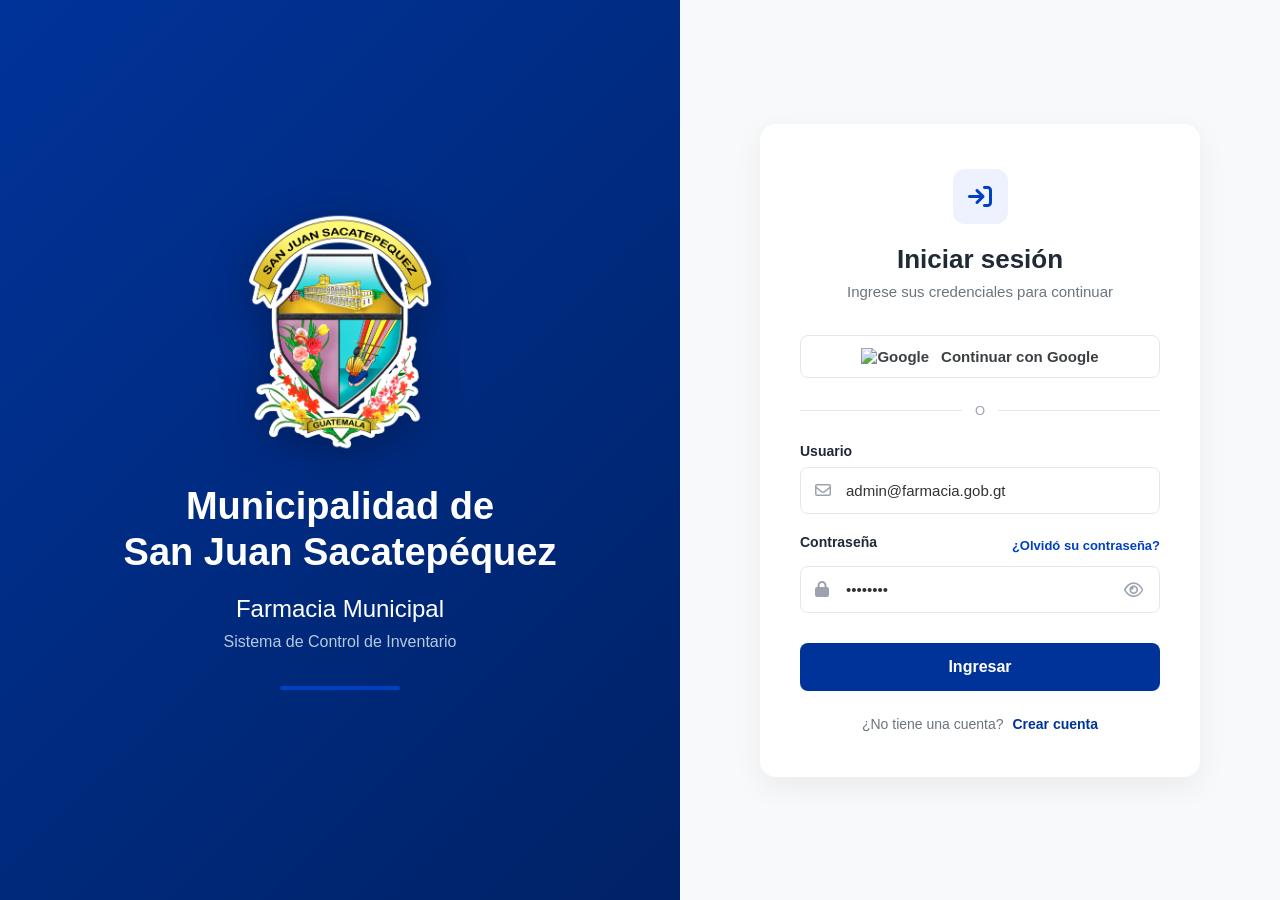
==== commit 97fafc48: "Corregir posicion del boton mostrar/ocultar contrasena" ====
--- a/login.html
+++ b/login.html
@@ -9,7 +9,6 @@
 </head>
 <body class="login-body">
 
-    <!-- Lado Izquierdo (Azul) -->
     <div class="login-left">
         <img src="img/escudo.png" alt="Escudo Municipal">
         <h1>Municipalidad de<br>San Juan Sacatepéquez</h1>
@@ -17,7 +16,6 @@
         <p>Sistema de Control de Inventario</p>
     </div>
 
-    <!-- Lado Derecho (Formulario) -->
     <div class="login-right">
         <div class="login-card">
             
@@ -30,7 +28,7 @@
             <h2>Iniciar sesión</h2>
             <p>Ingrese sus credenciales para continuar</p>
 
-            <button type="button" class="btn-google" onclick="irAlDashboard()">
+            <button type="button" class="btn-google" onclick="loginConGoogle()">
                 <img src="https://img.icons8.com/color/18/000000/google-logo.png" alt="Google"> Continuar con Google
             </button>
             
@@ -48,11 +46,14 @@
                 <div class="form-group">
                     <div class="label-row">
                         <label>Contraseña</label>
-                        <a href="#">¿Olvidó su contraseña?</a>
+                        <a href="olvido.html">¿Olvidó su contraseña?</a>
                     </div>
-                    <div class="input-with-icon">
+                    <div class="input-with-icon input-password">
                         <i class="fa-solid fa-lock"></i>
                         <input type="password" id="password" placeholder="admin123" value="admin123">
+                        <button type="button" class="toggle-password" onclick="togglePassword('password', this)" title="Mostrar contraseña">
+                            <i class="fa-regular fa-eye"></i>
+                        </button>
                     </div>
                 </div>
                 
@@ -67,12 +68,44 @@
     </div>
 
     <script>
+        // ============================================================
+        // MOSTRAR/OCULTAR CONTRASEÑA
+        // ============================================================
+        function togglePassword(inputId, btn) {
+            const input = document.getElementById(inputId);
+            const icon = btn.querySelector('i');
+            
+            if (input.type === 'password') {
+                input.type = 'text';
+                icon.classList.remove('fa-eye');
+                icon.classList.add('fa-eye-slash');
+                btn.title = 'Ocultar contraseña';
+            } else {
+                input.type = 'password';
+                icon.classList.remove('fa-eye-slash');
+                icon.classList.add('fa-eye');
+                btn.title = 'Mostrar contraseña';
+            }
+        }
+
+        // ============================================================
+        // LOGIN
+        // ============================================================
         document.getElementById('loginForm').addEventListener('submit', (e) => {
             e.preventDefault();
-            irAlDashboard();
+            const email = document.getElementById('email').value.trim();
+            
+            if (!email) {
+                alert('Por favor ingrese su correo.');
+                return;
+            }
+            
+            localStorage.setItem('usuarioLogueado', email);
+            window.location.href = 'dashboard.html';
         });
-        function irAlDashboard() {
-            localStorage.setItem('usuarioLogueado', 'emily.lopez@miumg.edu.gt');
+
+        function loginConGoogle() {
+            localStorage.setItem('usuarioLogueado', 'admin@farmacia.gob.gt');
             window.location.href = 'dashboard.html';
         }
     </script>
--- a/css/styles.css
+++ b/css/styles.css
@@ -96,7 +96,7 @@
 .form-group label { display: block; margin-bottom: 8px; font-size: 14px; color: #1f2937; font-weight: 600; }
 
 .input-with-icon { position: relative; display: flex; align-items: center; }
-.input-with-icon i { position: absolute; left: 15px; color: #9ca3af; font-size: 16px; }
+.input-with-icon i { position: absolute; left: 15px; color: #9ca3af; font-size: 16px; z-index: 2; }
 
 .form-group input {
     width: 100%; padding: 14px 15px 14px 45px; border: 1px solid var(--border-color); 
@@ -120,6 +120,58 @@
 .create-account { text-align: center; margin-top: 25px; font-size: 14px; color: #6c757d; }
 .create-account a { color: var(--primary-blue); font-weight: 700; text-decoration: none; margin-left: 5px; transition: color 0.2s; }
 .create-account a:hover { color: var(--accent-blue); text-decoration: underline; }
+
+/* =========================================
+   BOTÓN MOSTRAR/OCULTAR CONTRASEÑA (OJITO)
+   ========================================= */
+.input-with-icon.input-password {
+    position: relative;
+    display: flex;
+    align-items: center;
+    width: 100%;
+}
+
+.input-with-icon.input-password input {
+    padding-right: 50px !important;
+    width: 100%;
+}
+
+.toggle-password {
+    position: absolute;
+    right: 15px;
+    top: 50%;
+    transform: translateY(-50%);
+    background: transparent;
+    border: none;
+    cursor: pointer;
+    color: #9ca3af;
+    font-size: 17px;
+    padding: 0;
+    margin: 0;
+    display: flex;
+    align-items: center;
+    justify-content: center;
+    transition: color 0.2s;
+    z-index: 5;
+    height: 24px;
+    width: 24px;
+}
+
+.toggle-password:hover {
+    color: var(--accent-blue);
+}
+
+.toggle-password:focus {
+    outline: none;
+}
+
+.toggle-password i {
+    font-size: 17px;
+    line-height: 1;
+    display: block;
+    position: static !important;
+    color: inherit !important;
+}
 
 /* =========================================
    ESTILOS DEL DASHBOARD
@@ -197,7 +249,6 @@
     transition: all 0.2s;
 }
 
-/* Íconos FontAwesome (gruesos y sólidos) */
 .menu-item i { 
     width: 20px; 
     text-align: center; 
@@ -266,7 +317,6 @@
 header h1 { font-size: 26px; color: var(--primary-blue); margin-bottom: 5px; font-weight: 700; }
 .subtitle { color: #6c757d; font-size: 14px; margin-bottom: 25px; }
 
-/* --- TÍTULO DEL DASHBOARD EN NEGRO --- */
 .page-header-dashboard h1 {
     color: #000000 !important;
     font-size: 28px;
@@ -288,8 +338,6 @@
 }
 
 .card-info p { font-size: 13px; color: #6c757d; margin-bottom: 8px; font-weight: 500; }
-
-/* Números de las tarjetas en NEGRO */
 .card-info h2 { font-size: 32px; color: #000000; font-weight: 700; }
 
 .card-icon {
@@ -301,19 +349,38 @@
     justify-content: center;
     color: white;
     flex-shrink: 0;
-}
-
-/* Tamaño de los SVG dentro del ícono de las tarjetas */
-.card-icon svg {
-    width: 24px;
-    height: 24px;
-}
-
-/* Colores de los íconos de las tarjetas */
+    transition: transform 0.25s ease;
+}
+
+.card-icon svg { width: 24px; height: 24px; }
+
 .card-icon.blue   { background: #0ea5e9; }
 .card-icon.green  { background: #10b981; }
 .card-icon.orange { background: #f59e0b; }
 .card-icon.red    { background: #ef4444; }
+
+/* Tarjetas interactivas */
+.card-link {
+    text-decoration: none !important;
+    color: inherit !important;
+    cursor: pointer;
+    transition: all 0.25s ease;
+}
+
+.card-link *, .card-link p, .card-link h2, .card-link div {
+    text-decoration: none !important;
+    color: inherit;
+}
+
+.card-link p { color: #6c757d !important; }
+.card-link h2 { color: #000000 !important; }
+
+.card-link:hover {
+    transform: translateY(-3px);
+    box-shadow: 0 8px 20px rgba(0, 64, 194, 0.15);
+}
+
+.card-link:hover .card-icon { transform: scale(1.08); }
 
 /* --- TABLA --- */
 .table-container {
@@ -818,120 +885,7 @@
 .page-indicator strong { color: #1f2937; font-weight: 700; }
 
 /* =========================================
-   RESPONSIVE
-   ========================================= */
-@media (max-width: 992px) {
-    .existencias-layout { grid-template-columns: 1fr; }
-    .panel-lista { max-height: 400px; }
-    .panel-detalle { min-height: auto; }
-    .filtros-grid { grid-template-columns: 1fr 1fr; }
-}
-
-@media (max-width: 768px) {
-    .form-card .form-row { grid-template-columns: 1fr; gap: 15px; }
-    .toast { top: 20px; right: 20px; left: 20px; min-width: auto; }
-    .report-row { flex-direction: column; gap: 15px; }
-    .form-control-half { width: 100%; }
-    .format-options { grid-template-columns: 1fr; }
-    .page-header-alertas { flex-direction: column; align-items: stretch; }
-    .alerta-tabla { font-size: 12px; }
-    .alerta-tabla th, .alerta-tabla td { padding: 10px 12px; }
-    .sell-by-toggle { grid-template-columns: 1fr; }
-    .total-banner { flex-direction: column; gap: 10px; text-align: center; }
-    .factura-info { grid-template-columns: 1fr; }
-    .filtros-grid { grid-template-columns: 1fr; }
-    .table-footer { flex-direction: column; gap: 15px; }
-}
-
-/* =========================================
-   CREDENCIALES DE PRUEBA (LOGIN)
-   ========================================= */
-.demo-credentials {
-    display: flex;
-    align-items: flex-start;
-    gap: 10px;
-    background: #eef6ff;
-    border: 1px solid #c9defa;
-    border-radius: 8px;
-    padding: 12px 15px;
-    margin-top: 20px;
-    font-size: 12px;
-    color: #1e3a5f;
-    line-height: 1.5;
-}
-
-.demo-credentials i {
-    color: #2e86c1;
-    font-size: 16px;
-    margin-top: 1px;
-    flex-shrink: 0;
-}
-
-.demo-credentials strong {
-    display: block;
-    font-size: 12.5px;
-    color: #1e3a5f;
-    margin-bottom: 4px;
-    font-weight: 700;
-}
-
-.demo-credentials span {
-    display: block;
-    font-size: 11.5px;
-    color: #4a6785;
-}
-
-.demo-credentials code {
-    background: #ffffff;
-    border: 1px solid #c9defa;
-    border-radius: 4px;
-    padding: 1px 6px;
-    font-family: 'Consolas', 'Monaco', monospace;
-    font-size: 11px;
-    color: #003399;
-    font-weight: 600;
-}
-/* =========================================
-   TARJETAS DEL DASHBOARD INTERACTIVAS
-   ========================================= */
-.card-link {
-    text-decoration: none !important;
-    color: inherit !important;
-    cursor: pointer;
-    transition: all 0.25s ease;
-}
-
-
-.card-link *,
-.card-link p,
-.card-link h2,
-.card-link div {
-    text-decoration: none !important;
-    color: inherit;
-}
-
-.card-link p {
-    color: #6c757d !important;
-}
-
-.card-link h2 {
-    color: #000000 !important;
-}
-
-.card-link:hover {
-    transform: translateY(-3px);
-    box-shadow: 0 8px 20px rgba(0, 64, 194, 0.15);
-}
-
-.card-icon {
-    transition: transform 0.25s ease;
-}
-
-.card-link:hover .card-icon {
-    transform: scale(1.08);
-}
-/* =========================================
-   INPUT CON DROPDOWN (Buscador de medicamentos)
+   ESTILOS DEL BUSCADOR CON DROPDOWN
    ========================================= */
 .input-dropdown {
     position: relative;
@@ -979,7 +933,6 @@
     color: var(--accent-blue);
 }
 
-/* Lista desplegable */
 .dropdown-list {
     position: absolute;
     top: 100%;
@@ -996,9 +949,7 @@
     box-shadow: 0 8px 20px rgba(0, 0, 0, 0.08);
 }
 
-.dropdown-list.show {
-    display: block;
-}
+.dropdown-list.show { display: block; }
 
 .dropdown-item {
     padding: 10px 15px;
@@ -1007,13 +958,8 @@
     transition: background 0.15s;
 }
 
-.dropdown-item:last-child {
-    border-bottom: none;
-}
-
-.dropdown-item:hover {
-    background: #eaf4fb;
-}
+.dropdown-item:last-child { border-bottom: none; }
+.dropdown-item:hover { background: #eaf4fb; }
 
 .dropdown-item-title {
     font-size: 13.5px;
@@ -1042,6 +988,30 @@
     cursor: default;
 }
 
-.dropdown-item.empty:hover {
-    background: #ffffff;
+.dropdown-item.empty:hover { background: #ffffff; }
+
+/* =========================================
+   RESPONSIVE
+   ========================================= */
+@media (max-width: 992px) {
+    .existencias-layout { grid-template-columns: 1fr; }
+    .panel-lista { max-height: 400px; }
+    .panel-detalle { min-height: auto; }
+    .filtros-grid { grid-template-columns: 1fr 1fr; }
+}
+
+@media (max-width: 768px) {
+    .form-card .form-row { grid-template-columns: 1fr; gap: 15px; }
+    .toast { top: 20px; right: 20px; left: 20px; min-width: auto; }
+    .report-row { flex-direction: column; gap: 15px; }
+    .form-control-half { width: 100%; }
+    .format-options { grid-template-columns: 1fr; }
+    .page-header-alertas { flex-direction: column; align-items: stretch; }
+    .alerta-tabla { font-size: 12px; }
+    .alerta-tabla th, .alerta-tabla td { padding: 10px 12px; }
+    .sell-by-toggle { grid-template-columns: 1fr; }
+    .total-banner { flex-direction: column; gap: 10px; text-align: center; }
+    .factura-info { grid-template-columns: 1fr; }
+    .filtros-grid { grid-template-columns: 1fr; }
+    .table-footer { flex-direction: column; gap: 15px; }
 }
